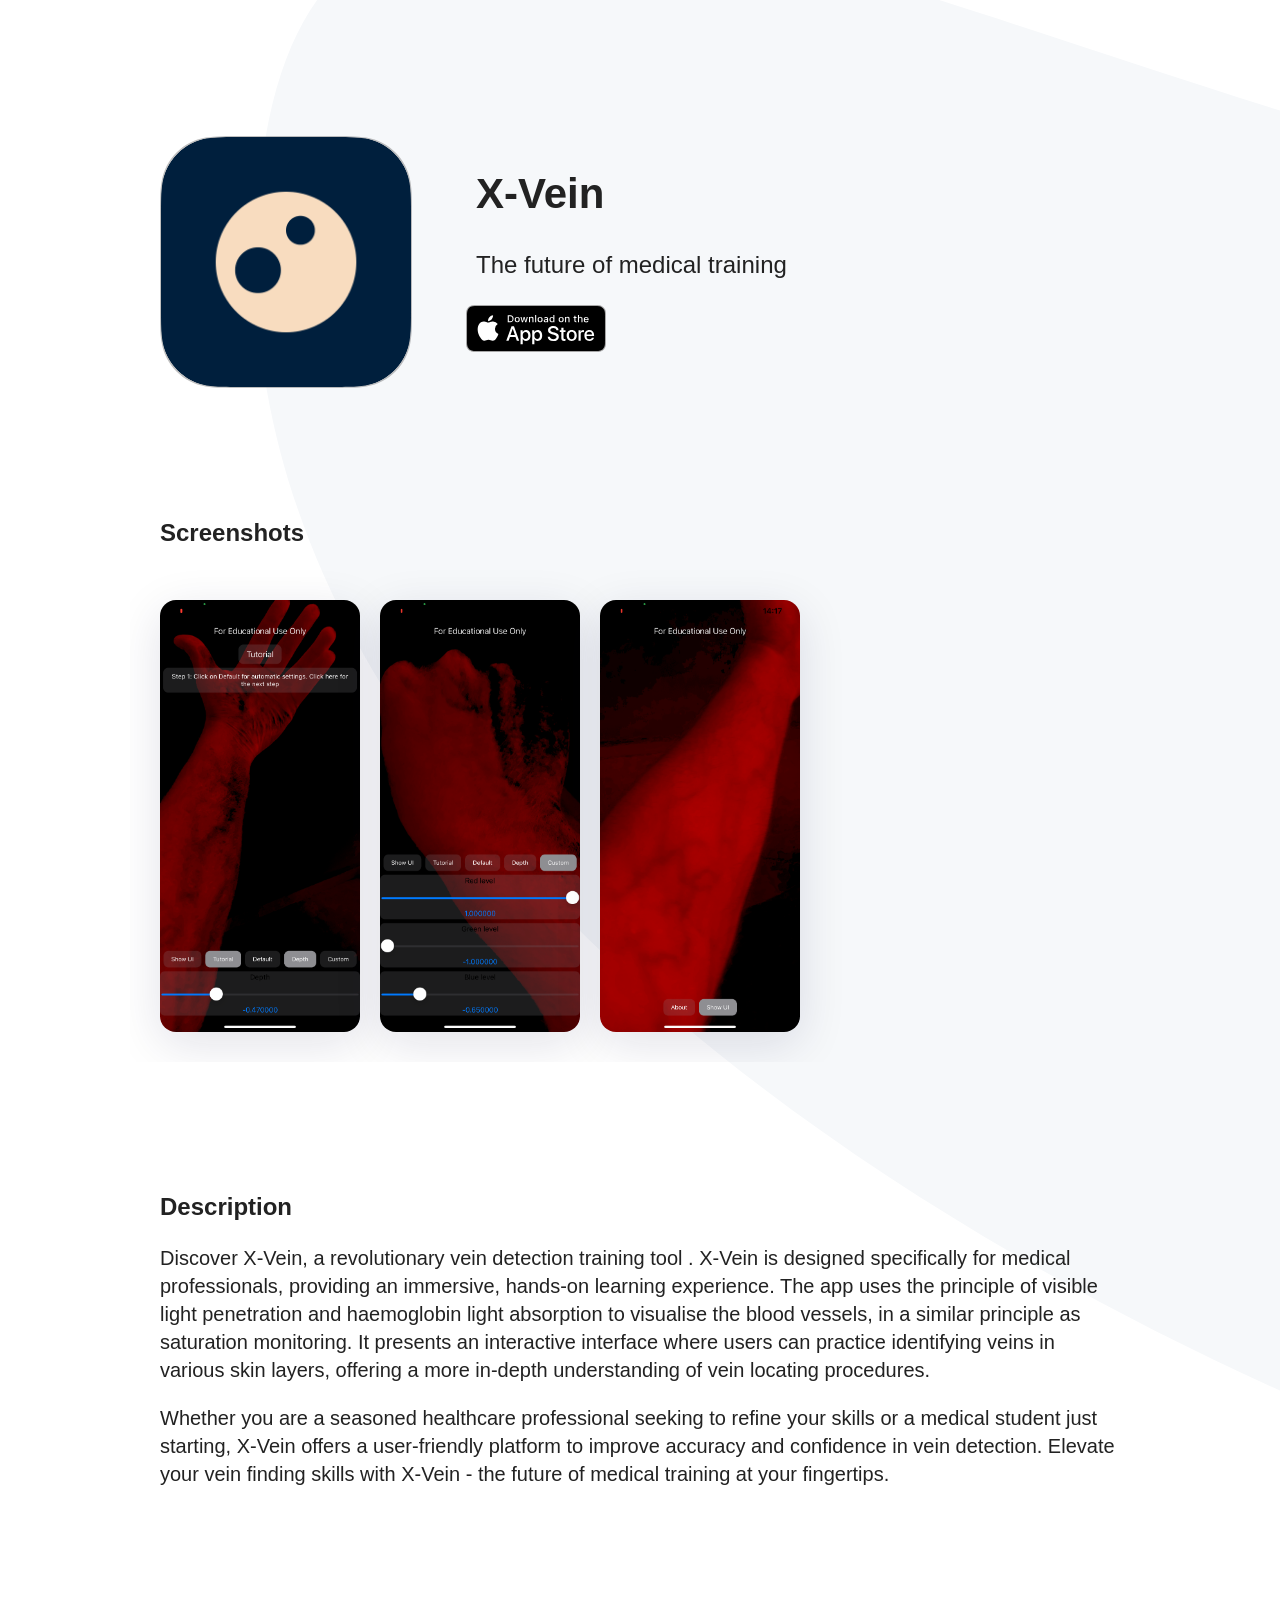
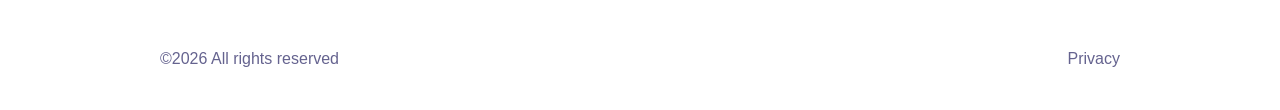
==== index.html @ 7c42c56e "first commit" ====
<!DOCTYPE html>
<html dir="auto" lang="en">
<head>
	<meta charset="UTF-8" />
	<title>My Page Title</title>

	<meta name="description" content="My Page Description" />
	<meta name="viewport" content="width=device-width, initial-scale=1" />
	<link rel="icon" href="assets/favicon.png" />

	<meta property="og:title" content="My Page Title" />
	<meta property="og:description" content="My Page Description" />
	<meta property="og:image" content="assets/og-image.png" />

	<link rel="stylesheet" href="assets/tobi.css" />
	<link rel="stylesheet" href="assets/style.css" />

</head>
	<body>
		<main>
<header class="app__header container">
	<div class="app__logo-wrapper"> <img class="app__logo" src="content/image/aamfvaf0gwk3no4qwpgm.png" alt="X-Vein"></div>
	<div class="app__infos">
		<h1 class="app__name">X-Vein</h1>
		<p class="app__description">The future of medical training</p>
		<div class="app__buttons app__buttons--desktop">
			<a href="https://www.apple.com/ios/app-store/" class="app__button-ios" target="_blank" title="Get on Appstore">
				<img src="assets/ios-badge.svg" alt="Get on Appstore">
			</a>
		</div>
	</div>
</header>
<div class="app__buttons app__buttons--mobile container">
	<a href="https://www.apple.com/ios/app-store/" class="app__button-ios" target="_blank" title="Get on Appstore">
		<img src="assets/ios-badge.svg" alt="Get on Appstore">
	</a>
</div>
<section class="app__screenshots app__section">
	<div class="container">
		<h2 class="app__section-title">Screenshots</h2>
	</div>
	<div class="app__screenshots-wrapper container-desktop">
		<div class="app__screenshots-list">
			<a href="content/image/acp6070twyc1rkksfo4b.png" class="lightbox">
				<img src="content/image/acp6070twyc1rkksfo4b.png" class="app__screenshot" alt="" />
			</a>
			<a href="content/image/zes3ggwyvqpkcnf4jx8i.png" class="lightbox">
				<img src="content/image/zes3ggwyvqpkcnf4jx8i.png" class="app__screenshot" alt="" />
			</a>
			<a href="content/image/ve0rf8c8ezd4p34w0cnu.png" class="lightbox">
				<img src="content/image/ve0rf8c8ezd4p34w0cnu.png" class="app__screenshot" alt="" />
			</a>
		</div>
	</div>
</section>
<section class="app__fulldescription app__section container">
	<h2 class="app__section-title">Description</h2>
	<div class="app__fulldescription-content">
		<p>Discover X-Vein, a revolutionary vein detection training tool . X-Vein is designed specifically for medical professionals, providing an immersive, hands-on learning experience. The app uses the principle of visible light penetration and haemoglobin light absorption to visualise the blood vessels, in a similar principle as saturation monitoring. It presents an interactive interface where users can practice identifying veins in various skin layers, offering a more in-depth understanding of vein locating procedures.</p>
<p>Whether you are a seasoned healthcare professional seeking to refine your skills or a medical student just starting, X-Vein offers a user-friendly platform to improve accuracy and confidence in vein detection. Elevate your vein finding skills with X-Vein - the future of medical training at your fingertips. </p>

	</div>
</section>
		</main>
		<footer class="footer">
			<div class="container">
				<div class="footer__container">
					<p class="footer__love">
						<script>document.write('&copy;' + (new Date()).getFullYear());</script><noscript>&copy;2023</noscript> All rights reserved
							
					</p>
					<ul class="footer__links">
							<li class="footer__link">
								<a href="page-1.html">Privacy</a>
							</li>
		
					</ul>
				</div>
			</div>
		</footer>

		<script type="text/javascript" src="assets/tobi.min.js" /></script>
		<script>
			window.onload = function () {
				var tobi = new Tobi();
			};
		</script>

  </body>
</html>
---- assets/tobi.css ----
.tobi {
  background-color: rgba(26, 42, 58, 0.94);
  bottom: 0;
  box-sizing: border-box;
  contain: strict;
  font-size: 18px;
  left: 0;
  line-height: 1.5555555555555556;
  overflow: hidden;
  position: fixed;
  right: 0;
  top: 0;
  z-index: 1337;
}

.tobi[aria-hidden="true"] {
  display: none;
}

.tobi *,
.tobi *::before,
.tobi *::after {
  box-sizing: inherit;
}

.tobi-is-open {
  overflow-y: hidden;
}

.tobi__slider {
  bottom: 0;
  left: 0;
  position: absolute;
  right: 0;
  top: 0;
  will-change: transform;
}

.tobi__slider:not(.tobi__slider--is-dragging) {
  transition-duration: 0.3s;
  transition-property: transform;
  transition-timing-function: cubic-bezier(0.19, 1, 0.22, 1);
}

@media screen and (prefers-reduced-motion: reduce) {
  .tobi__slider:not(.tobi__slider--is-dragging) {
    transition: none;
  }
}

.tobi__slider--is-draggable [data-type] {
  cursor: -webkit-grab;
  cursor: grab;
}

.tobi__slider--is-dragging [data-type] {
  cursor: -webkit-grabbing;
  cursor: grabbing;
}

.tobi__slide {
  align-items: center;
  display: flex;
  height: 100%;
  justify-content: center;
  width: 100%;
}

.tobi__slide:not(.tobi__slide--is-active) {
  visibility: hidden;
}

.tobi [data-type] {
  max-height: 85vh;
  max-width: 85vw;
  overflow: hidden;
  overflow-y: auto;
  overscroll-behavior: contain;
}

.tobi [data-type] iframe,
.tobi [data-type] video {
  display: block !important;
}

.tobi [data-type] > figure {
  margin: 0;
  position: relative;
}

.tobi [data-type] > figure > img {
  display: block;
  height: auto;
  max-height: 85vh;
  max-width: 85vw;
  width: auto;
}

.tobi [data-type] > figure > figcaption {
  background-color: rgba(255, 255, 255, 0.94);
  bottom: 0;
  color: #1a2a3a;
  padding: 0.22222em 0.44444em;
  position: absolute;
  white-space: pre-wrap;
  width: 100%;
}

.tobi [data-type="html"] video {
  cursor: auto;
  max-height: 85vh;
  max-width: 85vw;
}

.tobi [data-type="iframe"] {
  /* Fix iframe scrolling on iOS */
  -webkit-overflow-scrolling: touch;
  transform: translate3d(0, 0, 0);
}

.tobi [data-type="iframe"] iframe {
  height: 85vh;
  width: 85vw;
}

.tobi > button {
  background-color: transparent;
  border: 0.05556em solid transparent;
  color: #fff;
  cursor: pointer;
  font: inherit;
  line-height: 1;
  margin: 0;
  opacity: 0.5;
  padding: 0.22222em;
  position: absolute;
  touch-action: manipulation;
  transition-duration: 0.3s;
  transition-property: opacity, transform;
  transition-timing-function: cubic-bezier(0.19, 1, 0.22, 1);
  will-change: opacity, transform;
  z-index: 1;
}

@media screen and (prefers-reduced-motion: reduce) {
  .tobi > button {
    transition: none;
    will-change: opacity;
  }
}

.tobi > button svg {
  pointer-events: none;
  stroke: #fff;
  stroke-width: 1;
  stroke-linecap: square;
  stroke-linejoin: miter;
  fill: none;
  color: #fff;
}

.tobi > button:active, .tobi > button:focus, .tobi > button:hover {
  opacity: 1;
  transform: scale(0.84);
}

@media screen and (prefers-reduced-motion: reduce) {
  .tobi > button:active, .tobi > button:focus, .tobi > button:hover {
    transform: none;
  }
}

.tobi > button.tobi__prev, .tobi > button.tobi__next {
  top: calc(50% - 1.94444em);
}

.tobi > button.tobi__prev svg, .tobi > button.tobi__next svg {
  height: 3.88889em;
  width: 3.88889em;
}

.tobi > button.tobi__prev {
  left: 0;
}

.tobi > button.tobi__next {
  right: 0;
}

.tobi > button.tobi__close {
  right: 0.27778em;
  top: 1em;
}

.tobi > button.tobi__close svg {
  height: 3.33333em;
  width: 3.33333em;
}

.tobi > button:disabled, .tobi > button[aria-hidden="true"] {
  display: none;
}

.tobi__counter {
  background-color: transparent;
  color: #fff;
  font-size: 1.11111em;
  left: 1em;
  line-height: 1;
  position: absolute;
  top: 2.22222em;
  z-index: 1;
}

.tobi__counter[aria-hidden="true"] {
  display: none;
}

.tobi-loader {
  display: inline-block;
  height: 5.55556em;
  left: calc(50% - 2.77778em);
  position: absolute;
  top: calc(50% - 2.77778em);
  width: 5.55556em;
}

.tobi-loader::before {
  animation: spin 1s infinite;
  border-radius: 100%;
  border: 0.22222em solid #949ba3;
  border-top-color: #fff;
  bottom: 0;
  content: "";
  left: 0;
  position: absolute;
  right: 0;
  top: 0;
  z-index: 1;
}

.tobi-zoom {
  border: 0;
  box-shadow: none;
  display: inline-block;
  position: relative;
  text-decoration: none;
}

.tobi-zoom img {
  display: block;
}

.tobi-zoom__icon {
  background-color: rgba(26, 42, 58, 0.94);
  bottom: 0;
  color: #fff;
  line-height: 1;
  position: absolute;
  right: 0;
}

.tobi-zoom__icon svg {
  color: #fff;
  fill: none;
  height: 1.11111em;
  padding: 0.22222em;
  pointer-events: none;
  stroke-linecap: square;
  stroke-linejoin: miter;
  stroke-width: 2;
  stroke: #fff;
  width: 1.11111em;
}

@keyframes spin {
  to {
    transform: rotate(360deg);
  }
}
---- assets/style.css ----
:root {
  --font-xl: 42px;
  --font-lg: 24px;
  --font-md: 20px;
  --font-sm: 18px;
  --font-xs: 16px;
  --font-xxs: 14px;
}
@media (max-width: 768px) {
  :root {
    --font-xl: 18px;
    --font-lg: 16px;
    --font-md: 14px;
    --font-sm: 12px;
    --font-xs: 12px;
    --font-xxs: 12px;
  }
}

body {
  font-family: -apple-system, BlinkMacSystemFont, "Segoe UI", Roboto, Oxygen-Sans, Ubuntu, Cantarell, "Helvetica Neue", sans-serif;
  color: #222;
  display: flex;
  min-height: 100vh;
  flex-direction: column;
  font-size: var(--font-md);
  background-color: #fff;
  background-image: url([data-uri]);
  background-size: cover;
  background-position-x: 20vw;
  background-position-y: -10vh;
  background-repeat: no-repeat;
  line-height: 1.4;
}

main {
  flex: 1;
  width: 100%;
}

a {
  color: #65638f;
  text-decoration: none;
}
a:hover {
  color: #5A51FE;
}

.button {
  display: flex;
  background: linear-gradient(65deg, #DA552F, #ea8e39);
  font-family: "Heebo", sans-serif;
  color: #fff;
  display: inline-flex;
  font-size: var(--font-xxs);
  letter-spacing: 0px;
  font-weight: 700;
  line-height: 16px;
  text-transform: uppercase;
  text-decoration: none !important;
  border: none;
  border-radius: 2px;
  cursor: pointer;
  justify-content: center;
  padding: 16px 32px;
  text-align: center;
  white-space: nowrap;
  box-shadow: 0 8px 24px rgba(32, 43, 54, 0.12);
  mix-blend-mode: multiply;
  transition: all 0.15s ease;
}
.button:hover {
  color: #fff;
  box-shadow: 0 8px 24px rgba(32, 43, 54, 0.25);
}
.button--link {
  background: rgba(0, 0, 0, 0);
  color: #5A51FE;
  box-shadow: none;
}
.button--link:hover {
  color: #8751FE;
  box-shadow: none;
}

.accent {
  color: #5A51FE;
}

.container {
  max-width: 960px;
  padding: 0 30px;
  margin: auto;
}

h1, h2 {
  font-family: "Heebo", sans-serif;
}

.container-desktop {
  max-width: 960px;
  padding: 0 30px;
  margin: auto;
}
@media (max-width: 768px) {
  .container-desktop {
    max-width: 100%;
    padding: 0;
  }
}

.tobi-zoom__icon {
  display: none;
}

.app__header {
  display: flex;
  flex-direction: row;
  margin-top: 128px;
  margin-bottom: 128px;
  align-items: center;
}
@media (max-width: 768px) {
  .app__header {
    align-items: flex-start;
    margin-top: 32px;
    margin-bottom: 16px;
  }
}
.app__logo-wrapper {
  display: inline-block;
  background-image: url("ios-mask-border-128.svg");
  background-size: contain;
  max-width: 250px;
  max-height: 250px;
  padding: 1px;
  margin-right: 64px;
  width: 100%;
  height: 100%;
  background-repeat: no-repeat;
}
html[dir=rtl] .app__logo-wrapper {
  margin-left: 64px;
  margin-right: 0;
}
@media (max-width: 768px) {
  .app__logo-wrapper {
    max-width: 100px;
    max-height: 100px;
    margin-right: 16px;
  }
}
.app__logo {
  border-radius: 22.5%;
  mask-image: url("ios-mask.svg");
  mask-size: cover;
  width: 100%;
  height: auto;
}
.app__name {
  font-size: var(--font-xl);
  margin: 0;
}
.app__description {
  font-size: var(--font-lg);
}
@media (max-width: 768px) {
  .app__description {
    margin-top: 8px;
    margin-bottom: 0;
  }
}
.app__screenshots-list {
  display: grid;
  grid-template-columns: 200px 200px 200px 200px 200px 200px;
  grid-column-gap: 20px;
  padding: 30px 0;
}
@media (max-width: 768px) {
  .app__screenshots-list {
    padding: 32px;
    width: 800px;
  }
}
.app__screenshot {
  width: 100%;
  border-radius: 16px;
  box-shadow: 0 12px 48px rgba(17, 16, 62, 0.12);
  transition: all 0.3s ease-in-out;
  transform: scale(1);
  cursor: pointer;
}
.app__screenshot:hover {
  box-shadow: 0 24px 48px rgba(17, 16, 62, 0.12);
  transform: scale(1.05);
}
.app__screenshots-wrapper {
  overflow-y: auto;
}
.app__buttons {
  display: flex;
  flex-direction: row;
  align-items: center;
  margin-left: -9.8px;
}
.app__buttons--mobile {
  display: none;
}
@media (max-width: 768px) {
  .app__buttons {
    margin-left: 0;
    margin-bottom: 64px;
  }
  .app__buttons--mobile {
    display: flex;
    justify-content: center;
  }
  .app__buttons--desktop {
    display: none;
  }
}
.app__button-play img {
  width: 176.4px;
}
.app__button-ios img {
  width: 140px;
}
.app__button-web {
  margin-left: 12px;
}
.app__button-web img {
  width: 157px;
}
@media (max-width: 768px) {
  .app__button-play img {
    width: 126px;
  }
  .app__button-ios img {
    width: 100px;
  }
  .app__button-web {
    margin-left: 8px;
  }
  .app__button-web img {
    width: 112px;
  }
}
.app__section-title {
  font-size: var(--font-lg);
}
.app__section {
  margin-bottom: 128px;
}
@media (max-width: 768px) {
  .app__section {
    margin-bottom: 64px;
  }
}
.app__featured-content {
  display: grid;
  grid-template-columns: 1fr 1fr 1fr 1fr;
  grid-column-gap: 32px;
  align-items: center;
}
@media (max-width: 768px) {
  .app__featured-content {
    display: block;
    padding: 32px;
  }
}
.app__featured-image {
  width: 100%;
  margin: auto;
}

.footer {
  padding: 16px 0;
  font-size: var(--font-xs) !important;
}
.footer a {
  font-size: var(--font-xs) !important;
}
.footer__container {
  color: #65638f;
  display: flex;
  width: 100%;
  justify-content: space-between;
  align-items: center;
}
@media (max-width: 768px) {
  .footer__container {
    flex-direction: column-reverse;
    align-items: flex-start;
  }
}
.footer__links {
  list-style: none;
  display: flex;
  padding-left: 0;
}
.footer__link {
  margin-left: 32px;
}
@media (max-width: 768px) {
  .footer__link {
    margin-left: 0;
    margin-right: 8px;
  }
}

.page {
  max-width: 960px;
  padding: 0 30px;
  margin: auto;
}

.darkmode-toggle {
  z-index: 500;
}

.darkmode-background {
  background-image: url([data-uri]) !important;
  background-size: cover !important;
  background-position-x: 20vw !important;
  background-position-y: -10vh !important;
  background-repeat: no-repeat !important;
}
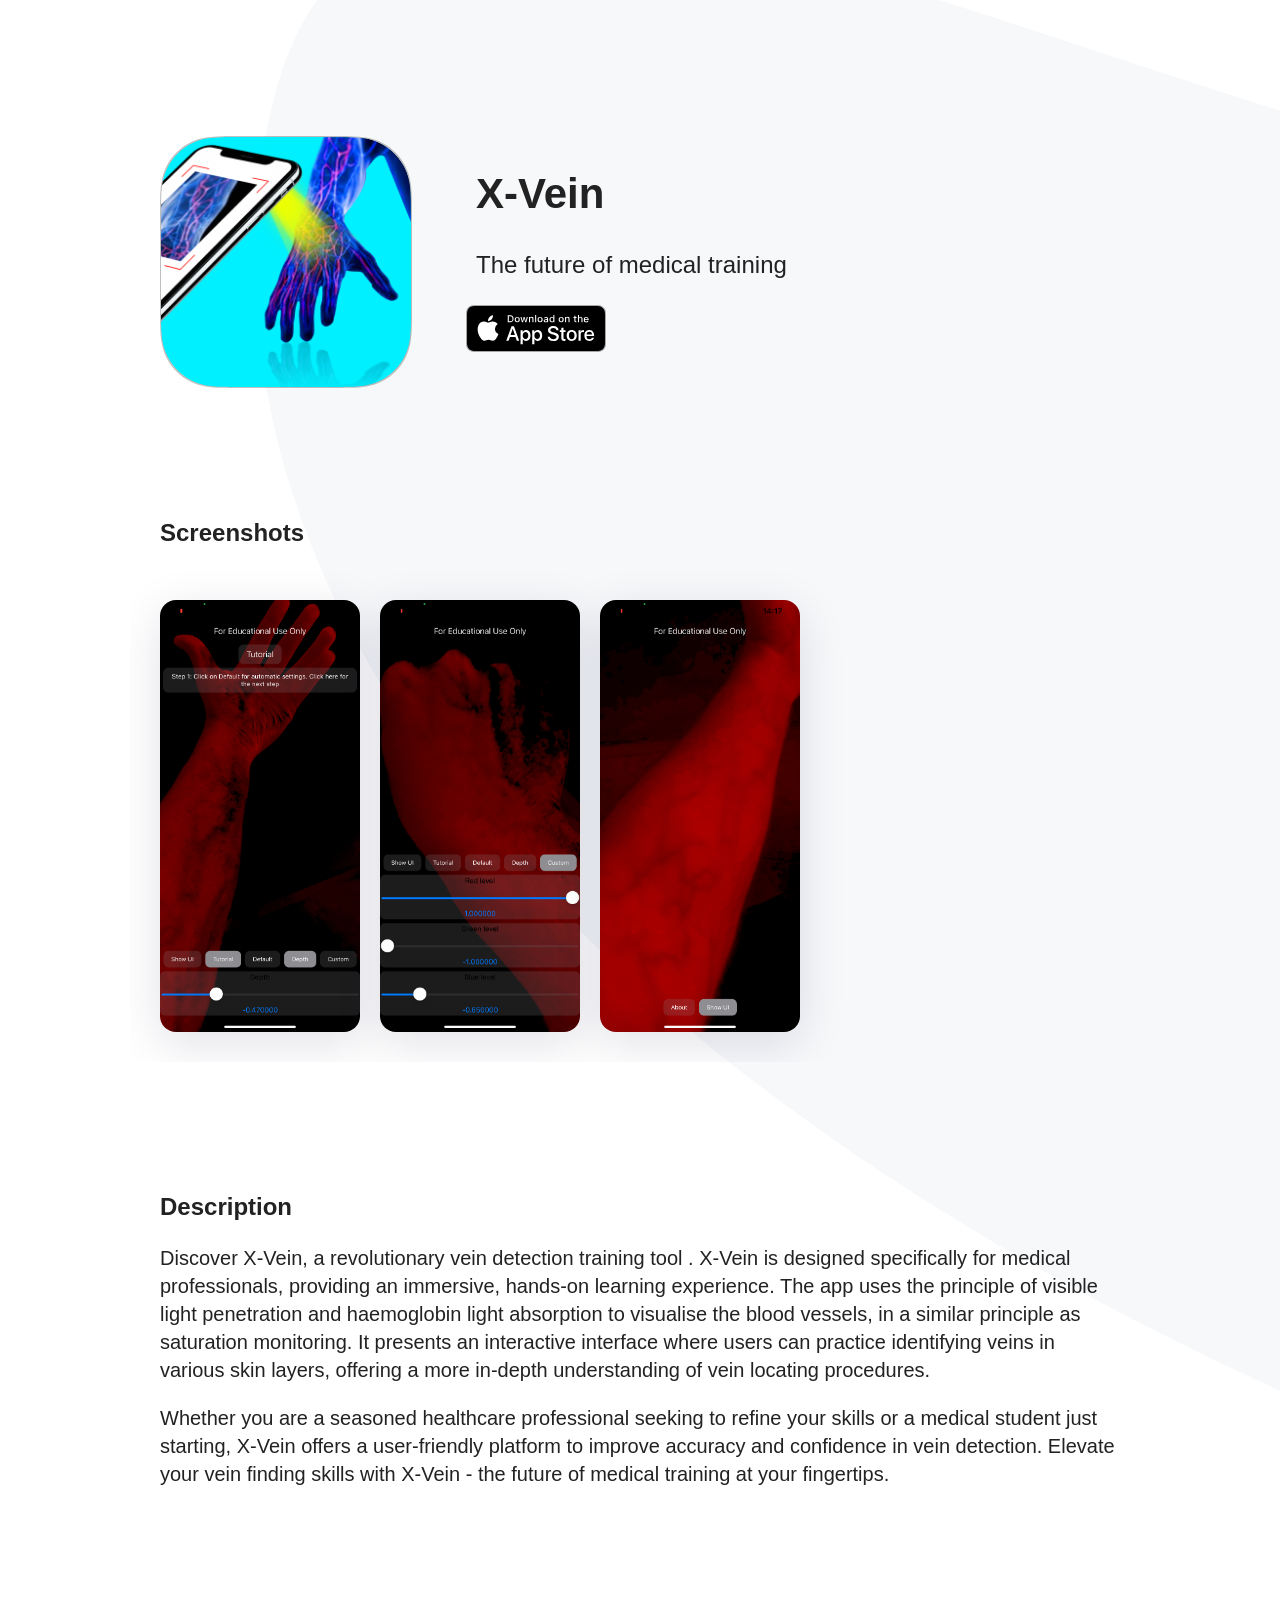
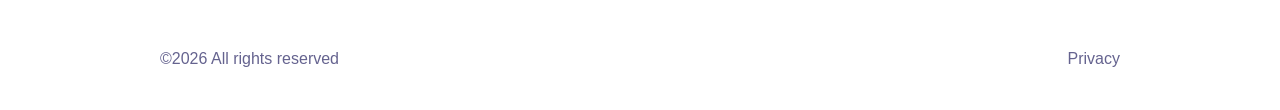
==== commit f0e68d99: "updated image" ====
--- a/index.html
+++ b/index.html
@@ -19,12 +19,12 @@
 	<body>
 		<main>
 <header class="app__header container">
-	<div class="app__logo-wrapper"> <img class="app__logo" src="content/image/aamfvaf0gwk3no4qwpgm.png" alt="X-Vein"></div>
+	<div class="app__logo-wrapper"> <img class="app__logo" src="content/image/MainIcon.png" alt="X-Vein"></div>
 	<div class="app__infos">
 		<h1 class="app__name">X-Vein</h1>
 		<p class="app__description">The future of medical training</p>
 		<div class="app__buttons app__buttons--desktop">
-			<a href="https://www.apple.com/ios/app-store/" class="app__button-ios" target="_blank" title="Get on Appstore">
+			<a href="https://apps.apple.com/app/x-vein/id6451044832" class="app__button-ios" target="_blank" title="Get on Appstore">
 				<img src="assets/ios-badge.svg" alt="Get on Appstore">
 			</a>
 		</div>
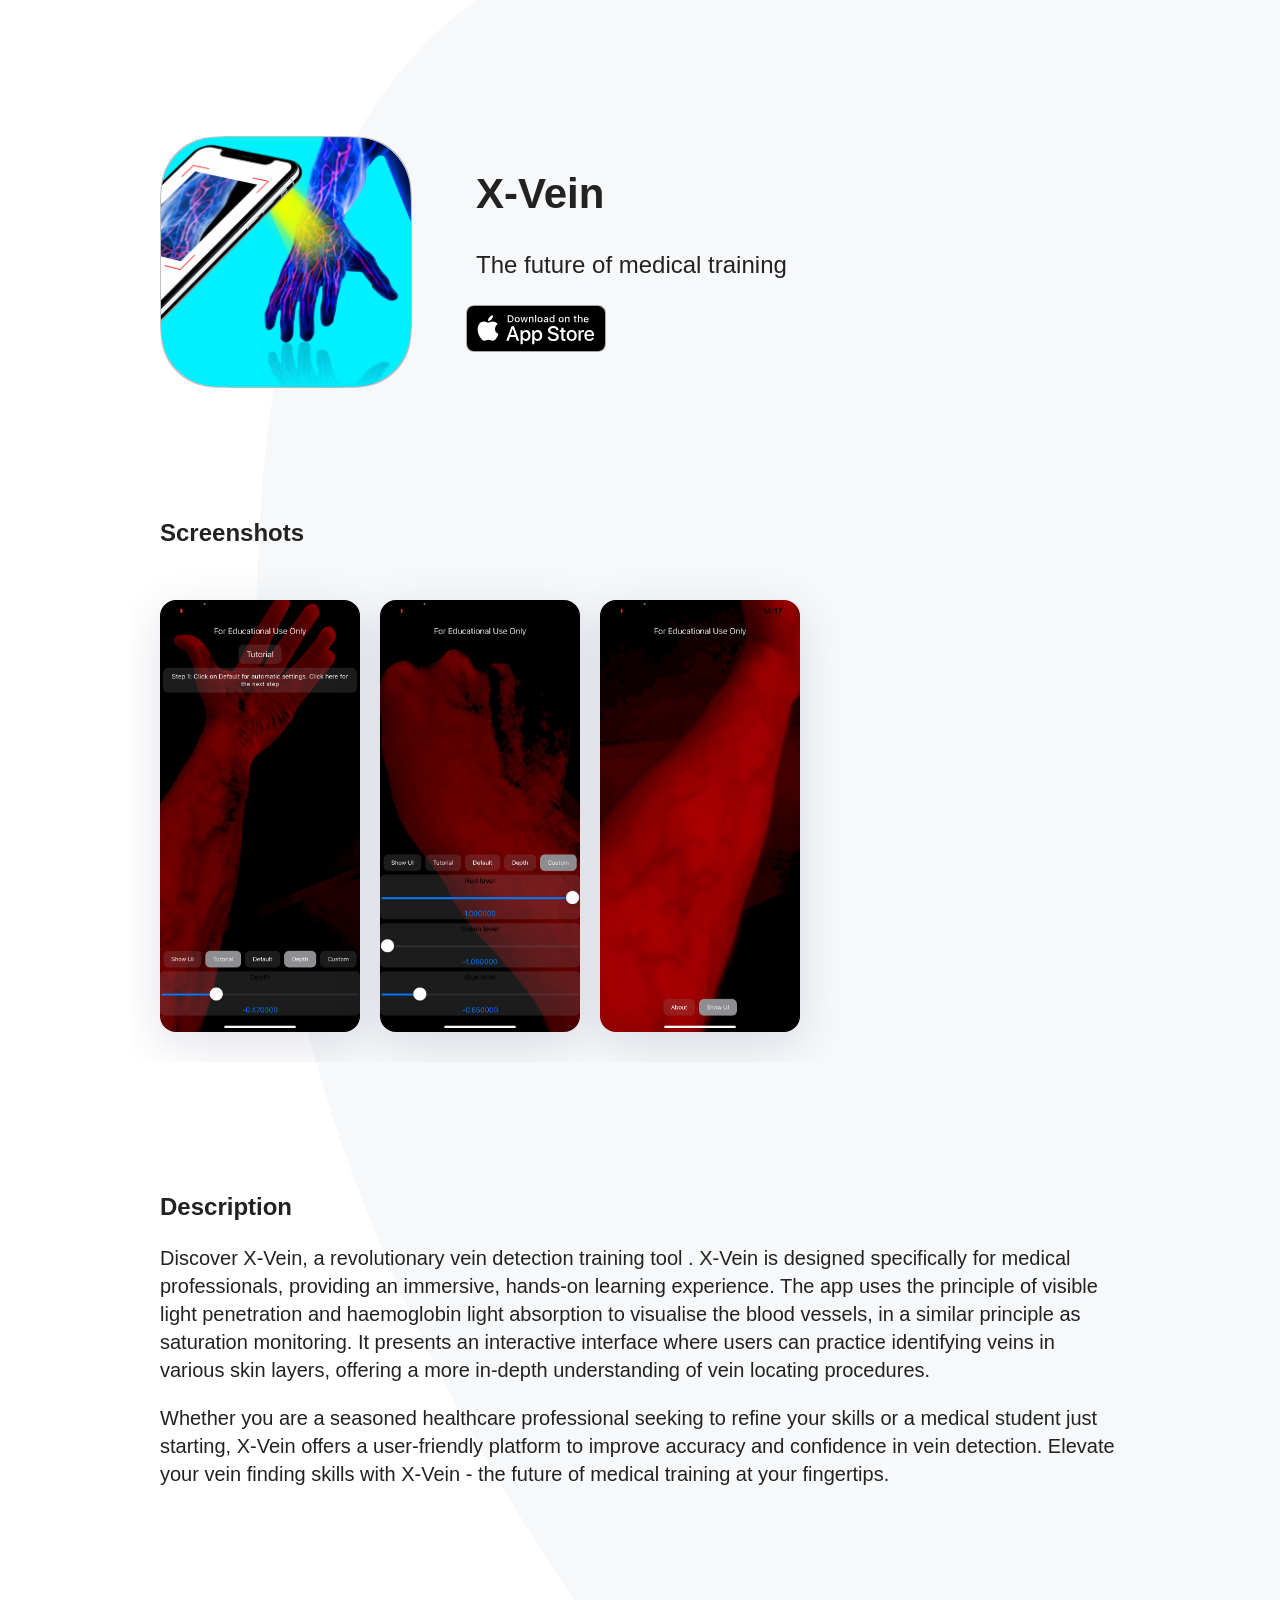
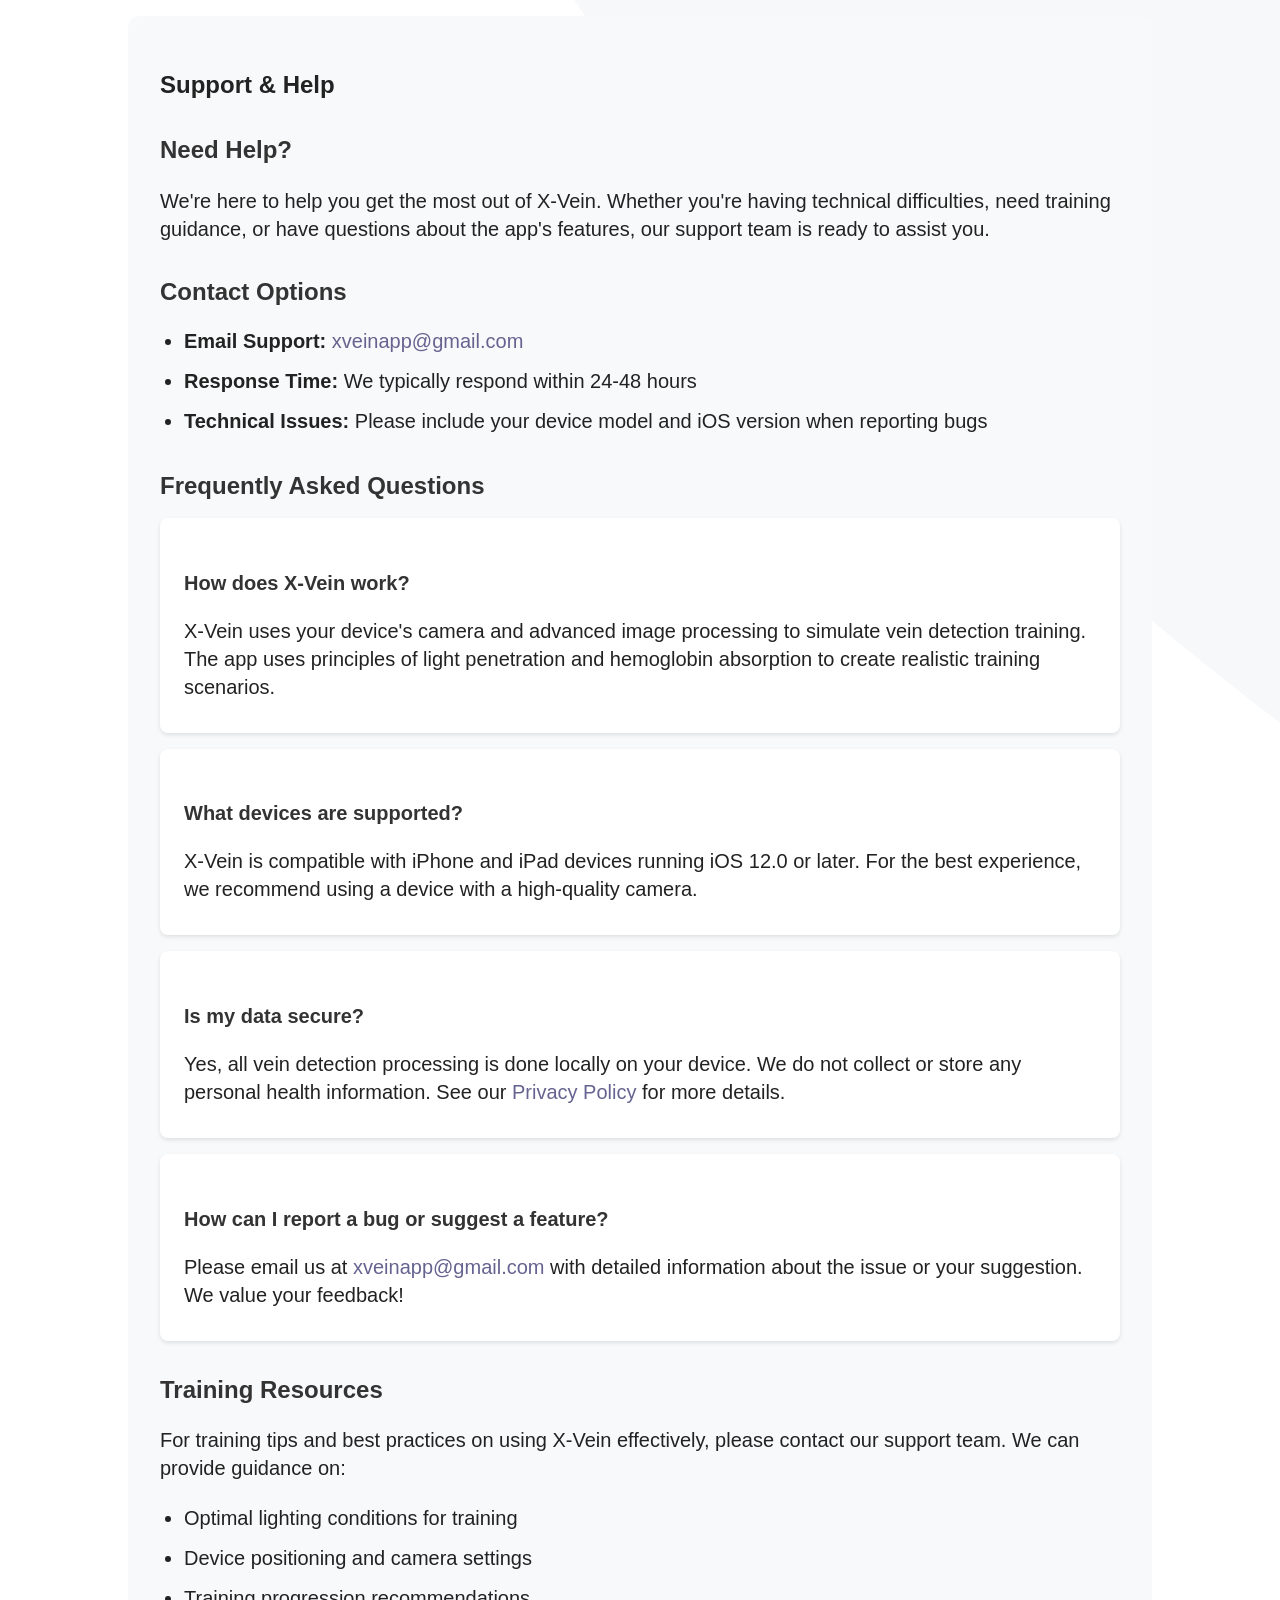
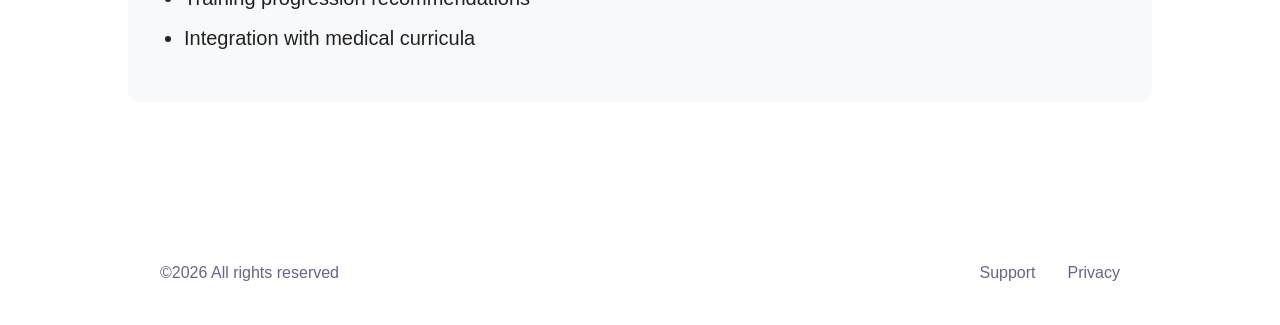
==== commit 1b1040aa: "Fix Apple App Store support URL requirements - Updated page titles and meta descriptions for better " ====
--- a/index.html
+++ b/index.html
@@ -2,14 +2,14 @@
 <html dir="auto" lang="en">
 <head>
 	<meta charset="UTF-8" />
-	<title>My Page Title</title>
+	<title>X-Vein - Medical Vein Detection Training App</title>
 
-	<meta name="description" content="My Page Description" />
+	<meta name="description" content="X-Vein is a revolutionary vein detection training tool for medical professionals. Practice vein identification with our interactive platform." />
 	<meta name="viewport" content="width=device-width, initial-scale=1" />
 	<link rel="icon" href="assets/favicon.png" />
 
-	<meta property="og:title" content="My Page Title" />
-	<meta property="og:description" content="My Page Description" />
+	<meta property="og:title" content="X-Vein - Medical Vein Detection Training App" />
+	<meta property="og:description" content="X-Vein is a revolutionary vein detection training tool for medical professionals. Practice vein identification with our interactive platform." />
 	<meta property="og:image" content="assets/og-image.png" />
 
 	<link rel="stylesheet" href="assets/tobi.css" />
@@ -61,6 +61,50 @@
 
 	</div>
 </section>
+<section class="app__support app__section container">
+	<h2 class="app__section-title">Support & Help</h2>
+	<div class="app__support-content">
+		<h3>Need Help?</h3>
+		<p>We're here to help you get the most out of X-Vein. Whether you're having technical difficulties, need training guidance, or have questions about the app's features, our support team is ready to assist you.</p>
+		
+		<h3>Contact Options</h3>
+		<ul>
+			<li><strong>Email Support:</strong> <a href="mailto:xveinapp@gmail.com">xveinapp@gmail.com</a></li>
+			<li><strong>Response Time:</strong> We typically respond within 24-48 hours</li>
+			<li><strong>Technical Issues:</strong> Please include your device model and iOS version when reporting bugs</li>
+		</ul>
+		
+		<h3>Frequently Asked Questions</h3>
+		<div class="faq-item">
+			<h4>How does X-Vein work?</h4>
+			<p>X-Vein uses your device's camera and advanced image processing to simulate vein detection training. The app uses principles of light penetration and hemoglobin absorption to create realistic training scenarios.</p>
+		</div>
+		
+		<div class="faq-item">
+			<h4>What devices are supported?</h4>
+			<p>X-Vein is compatible with iPhone and iPad devices running iOS 12.0 or later. For the best experience, we recommend using a device with a high-quality camera.</p>
+		</div>
+		
+		<div class="faq-item">
+			<h4>Is my data secure?</h4>
+			<p>Yes, all vein detection processing is done locally on your device. We do not collect or store any personal health information. See our <a href="page-1.html">Privacy Policy</a> for more details.</p>
+		</div>
+		
+		<div class="faq-item">
+			<h4>How can I report a bug or suggest a feature?</h4>
+			<p>Please email us at <a href="mailto:xveinapp@gmail.com">xveinapp@gmail.com</a> with detailed information about the issue or your suggestion. We value your feedback!</p>
+		</div>
+		
+		<h3>Training Resources</h3>
+		<p>For training tips and best practices on using X-Vein effectively, please contact our support team. We can provide guidance on:</p>
+		<ul>
+			<li>Optimal lighting conditions for training</li>
+			<li>Device positioning and camera settings</li>
+			<li>Training progression recommendations</li>
+			<li>Integration with medical curricula</li>
+		</ul>
+	</div>
+</section>
 		</main>
 		<footer class="footer">
 			<div class="container">
@@ -70,6 +114,9 @@
 							
 					</p>
 					<ul class="footer__links">
+							<li class="footer__link">
+								<a href="support.html">Support</a>
+							</li>
 							<li class="footer__link">
 								<a href="page-1.html">Privacy</a>
 							</li>
--- a/assets/style.css
+++ b/assets/style.css
@@ -324,4 +324,98 @@
   background-position-x: 20vw !important;
   background-position-y: -10vh !important;
   background-repeat: no-repeat !important;
+}
+
+/* Support section styles */
+.app__support {
+  background-color: #f8f9fa;
+  border-radius: 12px;
+  padding: 2rem;
+  margin-top: 2rem;
+}
+
+.app__support-content h3 {
+  color: #333;
+  margin-top: 2rem;
+  margin-bottom: 1rem;
+  font-size: var(--font-lg);
+}
+
+.app__support-content ul {
+  margin: 1rem 0;
+  padding-left: 1.5rem;
+}
+
+.app__support-content li {
+  margin-bottom: 0.5rem;
+  line-height: 1.6;
+}
+
+.faq-item {
+  background-color: white;
+  border-radius: 8px;
+  padding: 1.5rem;
+  margin-bottom: 1rem;
+  box-shadow: 0 2px 4px rgba(0,0,0,0.1);
+}
+
+.faq-item h4 {
+  color: #333;
+  margin-bottom: 0.5rem;
+  font-size: var(--font-md);
+}
+
+.faq-item p {
+  margin-bottom: 0.5rem;
+}
+
+/* Support page specific styles */
+.support-section {
+  margin-bottom: 3rem;
+  padding-bottom: 2rem;
+  border-bottom: 1px solid #e9ecef;
+}
+
+.support-section:last-child {
+  border-bottom: none;
+}
+
+.contact-info, .support-hours {
+  background-color: #f8f9fa;
+  padding: 1.5rem;
+  border-radius: 8px;
+  margin: 1rem 0;
+}
+
+.page__nav {
+  margin-bottom: 1rem;
+}
+
+.page__nav-link {
+  color: #65638f;
+  font-size: var(--font-sm);
+  text-decoration: none;
+}
+
+.page__nav-link:hover {
+  color: #5A51FE;
+}
+
+@media (max-width: 768px) {
+  .app__support {
+    padding: 1.5rem;
+    margin-top: 1rem;
+  }
+  
+  .faq-item {
+    padding: 1rem;
+  }
+  
+  .support-section {
+    margin-bottom: 2rem;
+  }
+  
+  .contact-info, .support-hours {
+    padding: 1rem;
+  }
 }
